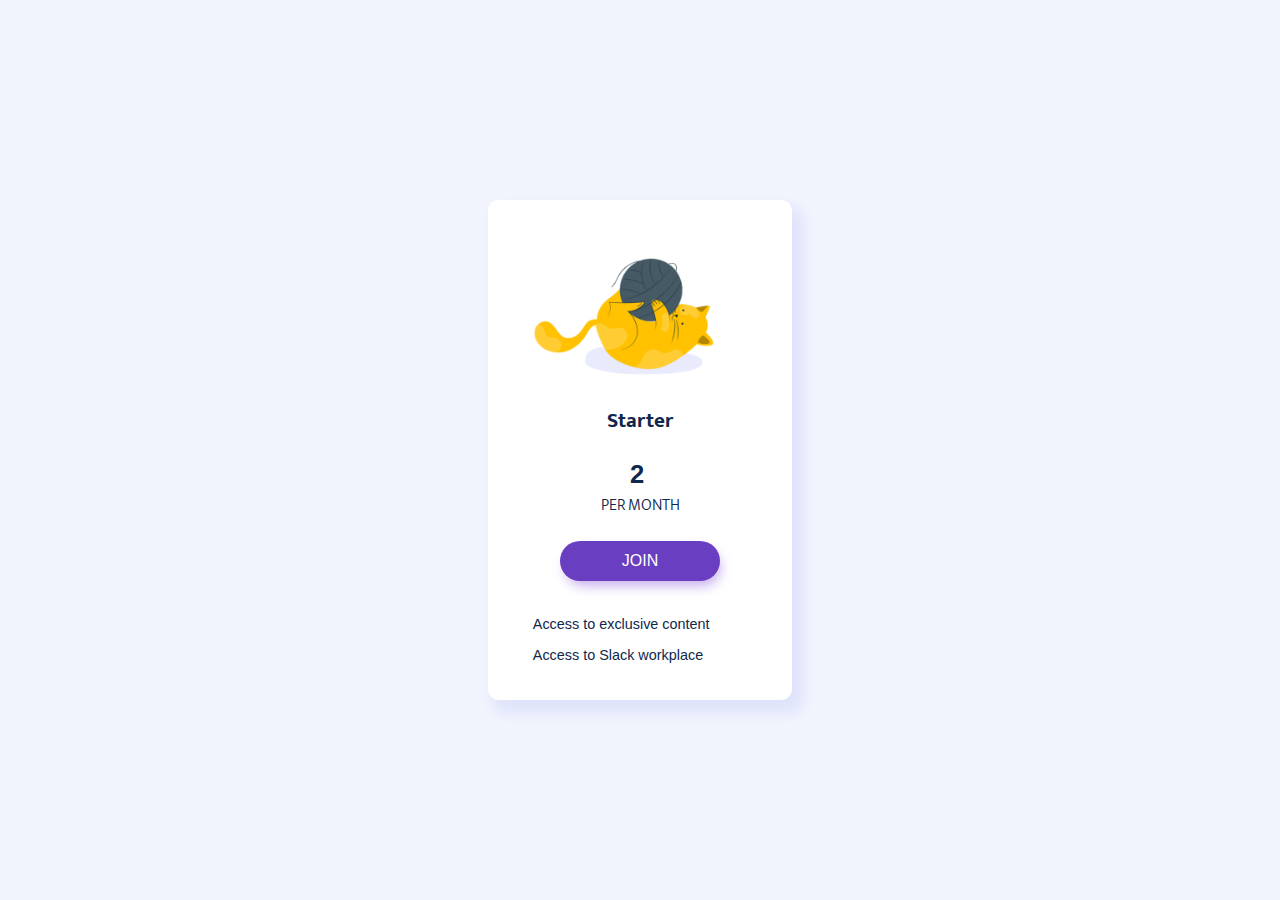
==== views/plans-card-1.html @ 34892bef "Purple Princing Card complete" ====
<!DOCTYPE html>
<html lang="en">
    <head>
        <meta charset="UTF-8" />
        <meta http-equiv="X-UA-Compatible" content="IE=edge" />
        <meta name="viewport" content="width=device-width, initial-scale=1.0" />
        <meta name="author" content="Nemo" />
        <meta name="description" content="Purple Pricing Card" />
        <title>Purple Pricing Card</title>
        <link rel="icon" href="../assets/img/favicon.png" />
        <link rel="apple-touch-icon" href="../assets/img/favicon.png" />
        <link rel="preconnect" href="https://fonts.googleapis.com" />
        <link rel="preconnect" href="https://fonts.gstatic.com" crossorigin />
        <link
            href="https://fonts.googleapis.com/css2?family=Roboto:wght@400;700&display=swap"
            rel="stylesheet"
        />
        <link rel="preconnect" href="https://fonts.googleapis.com" />
        <link rel="preconnect" href="https://fonts.gstatic.com" crossorigin />
        <link
            href="https://fonts.googleapis.com/css2?family=Mukta:wght@300;400;700&display=swap"
            rel="stylesheet"
        />
        <link
            rel="stylesheet"
            href="https://cdnjs.cloudflare.com/ajax/libs/font-awesome/6.1.2/css/all.min.css"
            integrity="sha512-1sCRPdkRXhBV2PBLUdRb4tMg1w2YPf37qatUFeS7zlBy7jJI8Lf4VHwWfZZfpXtYSLy85pkm9GaYVYMfw5BC1A=="
            crossorigin="anonymous"
            referrerpolicy="no-referrer"
        />
        <link rel="stylesheet" href="../css/base.css" />
        <link rel="stylesheet" href="../css/plans-card-1.css" />
    </head>
    <body>
        <article class="card">
            <img
                class="card__image"
                src="../assets/img/yellow-cat-playing.png"
                alt="namaste"
            />
            <p class="card__title">Starter</p>
            <p class="card__pricing">
                <i class="fa-solid fa-dollar-sign fa-xl"></i>
                <span class="card__price">2</span>
            </p>
            <p class="card__time">PER MONTH</p>
            <button class="card__button">
                <a href="#">JOIN</a>
            </button>
            <ul class="fa-ul card__list-advantage">
                <li class="card__advantage">
                    <span class="fa-li"><i class="fa-solid fa-check"></i></span>

                    <span class="card__text">Access to exclusive content</span>
                </li>
                <li class="card__advantage">
                    <span class="fa-li"><i class="fa-solid fa-check"></i></span>
                    <span class="card__text"> Access to Slack workplace</span>
                </li>
            </ul>
        </article>
    </body>
</html>
---- css/base.css ----
@charset "UTF-8";
:root {
    --negro: hsl(0, 0%, 22%);
    --tipo-principal: "Roboto", sans-serif;
    --tipo-secundaria: "Mukta", Verdana;
}

/* Las adaptamos al modo oscuro */
@media (prefers-color-scheme: dark) {
    :root {
        --negro: hsl(0, 0%, 93%);
    }
}
/* Opcional */
/* Configuramos si un usuario ha activado el modo alto contraste. (WD) */
/* Opcional */
/* Desactivamos los animations en el caso de que el usuario haya configurado el modo sin animation */
/* @media (prefers-reduced-motion: reduce) {
    * {
        -webkit-animation: none !important;
        animation: none !important;
        -webkit-transition: none !important;
        transition: none !important;
    }
} */

/* Reseteamos los margin y paddings de todas las etiquetas */
* {
    margin: 0;
    padding: 0;
    border: 0;
    -webkit-box-sizing: border-box;
    box-sizing: border-box;
    vertical-align: baseline;
}

/* Evitamos problemas con las imagenes */
img,
picture,
video,
iframe,
figure {
    max-width: 100%;
    width: 100%;
    display: block;
    /* opcional */
    -o-object-fit: cover;
    object-fit: cover;
    -o-object-position: center center;
    object-position: center center;
}

/* Reseteamos los enlaces para funcionar como cajas... */
a {
    display: block;
    text-decoration: none;
    color: inherit;
    font-size: inherit;
}

/* ... excepto los que se encuentran en párrafos */
p a {
    display: inline;
}

/* Quitamos los puntos de los <li> */
li {
    list-style-type: none;
}

/* Configuramos anclas suaves */
html {
    scroll-behavior: smooth;
}

/* Desactivamos estilos por defecto de las principales etiquetas de texto */
h1,
h2,
h3,
h4,
h5,
h6,
p,
span,
a,
strong,
blockquote,
i,
b,
u,
em {
    font-size: 1em;
    font-weight: inherit;
    font-style: inherit;
    text-decoration: none;
    color: inherit;
}

/* Evitamos problemas con los pseudoelementos de quotes */
blockquote:before,
blockquote:after,
q:before,
q:after {
    content: "";
    content: none;
}

/* Configuramos el texto que seleccionamos */
::-moz-selection {
    background-color: var(--negro);
    color: var(--blanco);
}
::selection {
    background-color: var(--negro);
    color: var(--blanco);
}

/* Nivelamos problemas de tipografías y colocación de formularios */
form,
input,
textarea,
select,
button,
label {
    font-family: inherit;
    font-size: inherit;
    -webkit-hyphens: auto;
    -ms-hyphens: auto;
    hyphens: auto;
    background-color: transparent;
    color: inherit;
    display: block;
    /* opcional */
    -webkit-appearance: none;
    -moz-appearance: none;
    appearance: none;
}

/* Reseteamos las tablas */
table,
tr,
td {
    border-collapse: collapse;
    border-spacing: 0;
}

/* Evitamos problemas con los SVG */
svg {
    width: 100%;
    display: block;
    fill: currentColor;
}

/* (Probándolo, no usar en producción) En el caso de añadir una  */
/* p svg{
  display: inline;
  width: initial;
} */
/* Configuramos la tipografía para toda la web */
body {
    min-height: 100vh;
    font-size: 100%;
    font-family: var(--tipo-principal);
    color: var(--negro);
    /* opcional */
    line-height: 1.4em;
    /* opcional */
    -webkit-hyphens: auto;
    -ms-hyphens: auto;
    hyphens: auto;
    /* opcional */
    font-smooth: always;
    /* opcional */
    -webkit-font-smoothing: antialiased;
    /* opcional */
    -moz-osx-font-smoothing: grayscale;
}

/* Agregado */

p {
    font-family: var(--tipo-secundaria);
}

/* p * {
  font-family: var(--tipo-secundaria);
} */
---- css/plans-card-1.css ----
:root {
    --body-color: hsl(229, 73%, 97%);
    --text-color: hsl(216, 67%, 18%);
    --card-color: hsl(0, 0%, 100%);
    --card-shadow: hsl(231, 72%, 93%);
    --button-shadow: hsl(261, 64%, 79%);
    --button-color: hsl(260, 51%, 50%);
}

body {
    background-color: var(--body-color);
    display: flex;
    flex-flow: row wrap;
    justify-content: center;
    align-items: center;
    font-family: sans-serif;
}

p {
    color: var(--text-color);
}

.card {
    padding: clamp(0.5em, 0.5em + 2vh, 2em) clamp(1.5em, 2.5em, 3.5em);
    width: clamp(15rem, 15rem + 5vw, 20rem);
    height: auto;
    background-color: var(--card-color);
    border-radius: 0.7em;
    box-shadow: 8px 10px 13px 3.5px var(--card-shadow);
}

.card__image {
    max-width: 100%;
    height: 10rem;
    margin-bottom: 1.5em;
    object-fit: contain;
    object-position: center;
}

.card__title {
    font-size: 1.3rem;
    font-weight: bold;
    text-align: center;
    margin-bottom: 1.5em;
}

.card__pricing {
    margin-bottom: 0.5em;
    text-align: center;
    color: var(--text-color);
}

.card__price {
    margin-left: -0.35rem;
    font-size: 1.6rem;
    vertical-align: sub;
    font-family: sans-serif;
    font-weight: bold;
}

.card__time {
    margin-bottom: 1.5em;
    text-align: center;
    font-weight: 300;
}

.card__button {
    background-color: var(--button-color);
    margin-left: auto;
    margin-right: auto;
    margin-bottom: 2em;
    width: 10rem;
    padding: 0.7em;
    border-radius: 1.5em;
    box-shadow: 3px 7px 13px -3px var(--button-shadow);
    color: white;
}

.card__button:hover {
    opacity: 0.7;
    transition: 0.5s;
}

.card__list {
    padding: 0.3em;
}

.card__advantage {
    color: var(--text-color);
    font-size: 0.9rem;
    margin-bottom: 0.5rem;
}

.card__text {
    margin-left: 0.3rem;
}
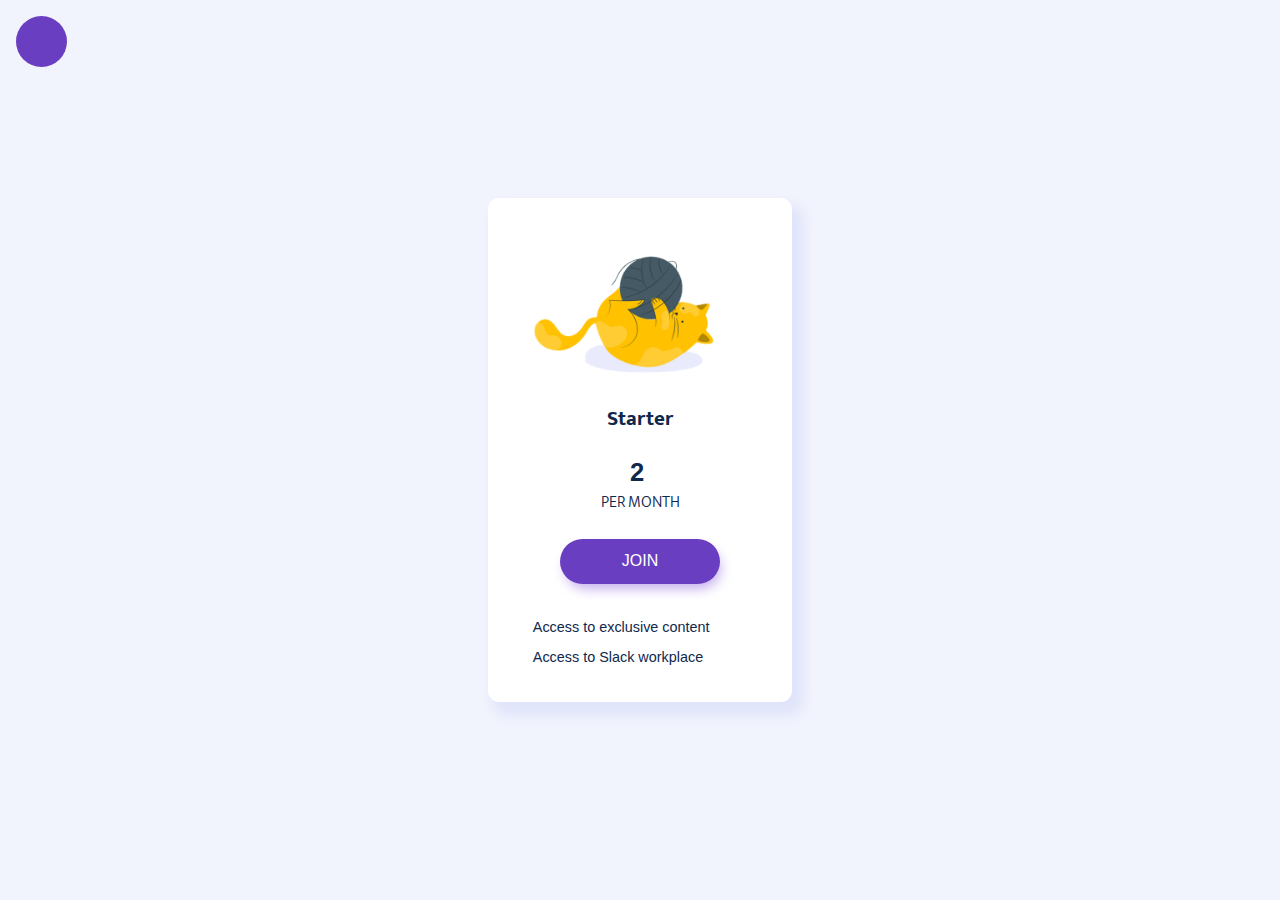
==== commit 3f6feb17: "Adding back to index link - plans-card-1" ====
--- a/views/plans-card-1.html
+++ b/views/plans-card-1.html
@@ -44,9 +44,7 @@
                 <span class="card__price">2</span>
             </p>
             <p class="card__time">PER MONTH</p>
-            <button class="card__button">
-                <a href="#">JOIN</a>
-            </button>
+            <a class="card__button" href="#"> JOIN </a>
             <ul class="fa-ul card__list-advantage">
                 <li class="card__advantage">
                     <span class="fa-li"><i class="fa-solid fa-check"></i></span>
@@ -59,5 +57,8 @@
                 </li>
             </ul>
         </article>
+        <a class="back" href="index.html">
+            <i class="fa-solid fa-angle-left"></i>
+        </a>
     </body>
 </html>
--- a/css/plans-card-1.css
+++ b/css/plans-card-1.css
@@ -73,6 +73,7 @@
     padding: 0.7em;
     border-radius: 1.5em;
     box-shadow: 3px 7px 13px -3px var(--button-shadow);
+    text-align: center;
     color: white;
 }
 
@@ -94,3 +95,22 @@
 .card__text {
     margin-left: 0.3rem;
 }
+
+/* BACK */
+
+.back {
+    width: 3.2rem;
+    height: 3.2rem;
+    position: fixed;
+    display: flex;
+    flex-direction: row wrap;
+    justify-content: center;
+    align-items: center;
+    top: 0;
+    left: 0;
+    margin-top: 1em;
+    margin-left: 1em;
+    border-radius: 50%;
+    background-color: var(--button-color);
+    color: white;
+}
